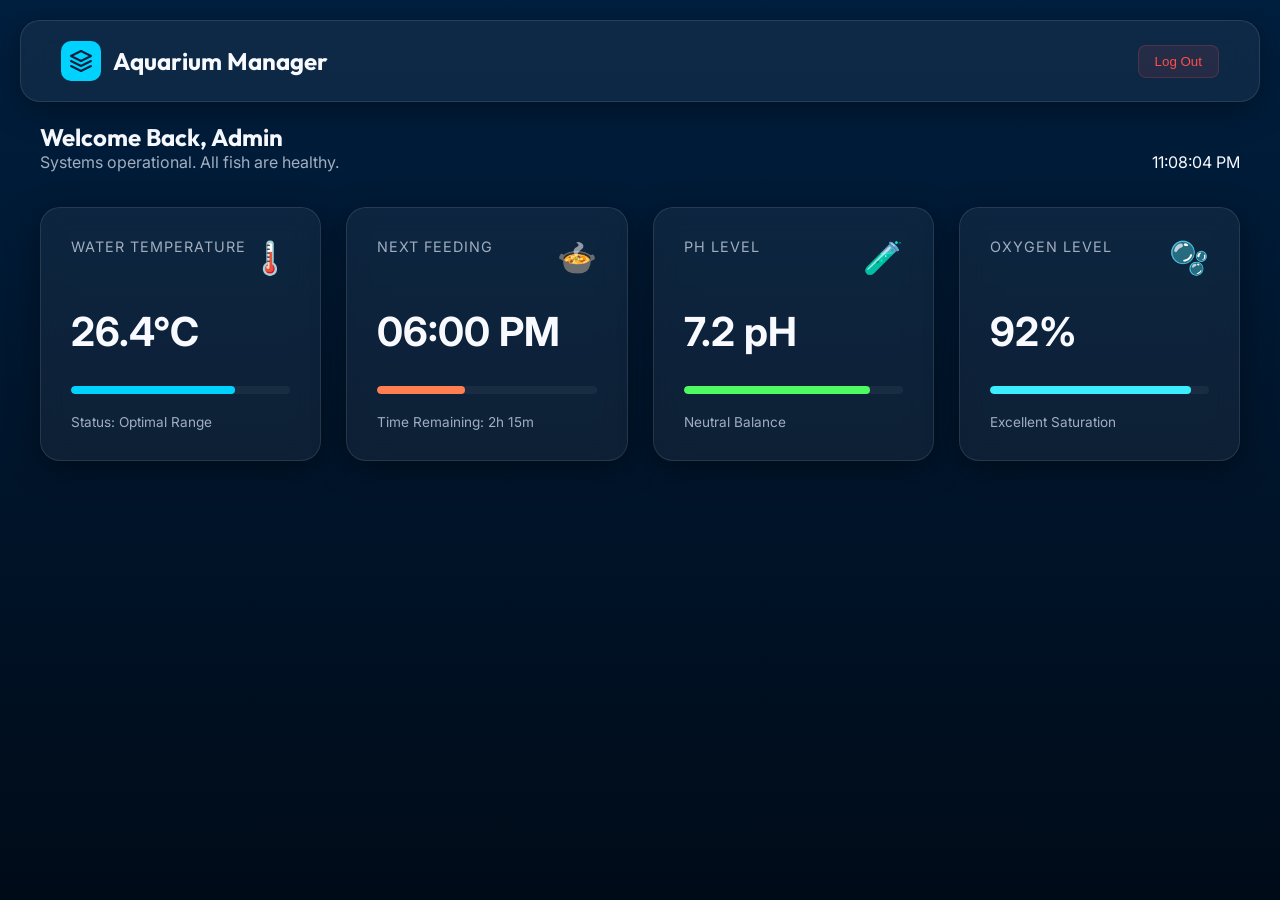
==== dashboard.html @ 5444e17d "Ui of login and dashboard" ====
<!DOCTYPE html>
<html lang="en">
<head>
    <meta charset="UTF-8">
    <meta name="viewport" content="width=device-width, initial-scale=1.0">
    <title>Dashboard - Aquarium Management System</title>
    <meta name="description" content="Monitor your aquarium metrics in real-time.">
    <link rel="stylesheet" href="style.css">
</head>
<body class="dashboard-layout">
    <div class="ocean-bg">
        <div class="bubbles" id="bubbles-container"></div>
    </div>

    <nav class="navbar glass">
        <div class="logo">
            <div class="logo-icon">
                <svg width="24" height="24" viewBox="0 0 24 24" fill="none" stroke="currentColor" stroke-width="2" stroke-linecap="round" stroke-linejoin="round" style="color: #001f3f;">
                    <path d="M12 2L2 7l10 5 10-5-10-5zM2 17l10 5 10-5M2 12l10 5 10-5"></path>
                </svg>
            </div>
            <span class="logo-text">Aquarium Manager</span>
        </div>
        <button class="logout-btn" id="logout-btn">Log Out</button>
    </nav>

    <main class="main-content">
        <div class="welcome-section">
            <div class="welcome-info">
                <div>
                    <h2>Welcome Back, Admin</h2>
                    <p style="color: var(--text-muted);">Systems operational. All fish are healthy.</p>
                </div>
                <div class="live-clock" id="live-clock">21:45:12</div>
            </div>
        </div>

        <!-- Metric Cards -->
        <div class="metric-card glass" style="animation-delay: 0.1s;">
            <div class="metric-header">
                <span class="metric-title">Water Temperature</span>
                <span class="metric-icon">🌡️</span>
            </div>
            <div class="metric-value">26.4°C</div>
            <div class="progress-container">
                <div class="progress-bar" style="width: 75%;"></div>
            </div>
            <div class="metric-footer">Status: Optimal Range</div>
        </div>

        <div class="metric-card glass" style="animation-delay: 0.2s;">
            <div class="metric-header">
                <span class="metric-title">Next Feeding</span>
                <span class="metric-icon">🍲</span>
            </div>
            <div class="metric-value">06:00 PM</div>
            <div class="progress-container">
                <div class="progress-bar" style="width: 40%; background: var(--secondary-main);"></div>
            </div>
            <div class="metric-footer">Time Remaining: 2h 15m</div>
        </div>

        <div class="metric-card glass" style="animation-delay: 0.3s;">
            <div class="metric-header">
                <span class="metric-title">pH Level</span>
                <span class="metric-icon">🧪</span>
            </div>
            <div class="metric-value">7.2 pH</div>
            <div class="progress-container">
                <div class="progress-bar" style="width: 85%; background: #4dfa62;"></div>
            </div>
            <div class="metric-footer">Neutral Balance</div>
        </div>

        <div class="metric-card glass" style="animation-delay: 0.4s;">
            <div class="metric-header">
                <span class="metric-title">Oxygen Level</span>
                <span class="metric-icon">🫧</span>
            </div>
            <div class="metric-value">92%</div>
            <div class="progress-container">
                <div class="progress-bar" style="width: 92%; background: var(--accent);"></div>
            </div>
            <div class="metric-footer">Excellent Saturation</div>
        </div>
    </main>

    <script src="script.js"></script>
</body>
</html>
---- style.css ----
@import url('https://fonts.googleapis.com/css2?family=Outfit:wght@300;400;600;700&family=Inter:wght@300;400;500;600&display=swap');

:root {
    --primary-main: #00d2ff;
    --primary-dark: #001f3f;
    --secondary-main: #ff7f50;
    --accent: #3aedff;
    --bg-dark: #000b18;
    --text-light: #f8faff;
    --text-muted: #a0aec0;
    --glass-bg: rgba(255, 255, 255, 0.05);
    --glass-border: rgba(255, 255, 255, 0.1);
    --glass-shadow: 0 8px 32px 0 rgba(0, 0, 0, 0.37);
    --card-blur: 12px;
}

* {
    margin: 0;
    padding: 0;
    box-sizing: border-box;
}

body {
    font-family: 'Inter', sans-serif;
    background: var(--bg-dark);
    color: var(--text-light);
    min-height: 100vh;
    overflow-x: hidden;
}

h1, h2, h3, .logo-text {
    font-family: 'Outfit', sans-serif;
}

/* Glassmorphism Utility */
.glass {
    background: var(--glass-bg);
    backdrop-filter: blur(var(--card-blur));
    -webkit-backdrop-filter: blur(var(--card-blur));
    border: 1px solid var(--glass-border);
    box-shadow: var(--glass-shadow);
    border-radius: 20px;
}

/* Animations */
@keyframes fadeIn {
    from { opacity: 0; transform: translateY(20px); }
    to { opacity: 1; transform: translateY(0); }
}

@keyframes bubbleUp {
    0% { transform: translateY(100vh) scale(1); opacity: 0; }
    50% { opacity: 0.5; }
    100% { transform: translateY(-10vh) scale(1.5); opacity: 0; }
}

@keyframes float {
    0%, 100% { transform: translateY(0); }
    50% { transform: translateY(-10px); }
}

@keyframes shake {
    0%, 100% { transform: translateX(0); }
    25% { transform: translateX(-10px); }
    75% { transform: translateX(10px); }
}

/* Background Animation */
.ocean-bg {
    position: fixed;
    top: 0;
    left: 0;
    width: 100%;
    height: 100%;
    z-index: -1;
    background: linear-gradient(180deg, #001f3f 0%, #000b18 100%);
    overflow: hidden;
}

.login-bg-image {
    position: absolute;
    top: 0;
    left: 0;
    width: 100%;
    height: 100%;
    object-fit: cover;
    opacity: 0.4;
    filter: brightness(0.7);
}

.bubbles {
    position: absolute;
    width: 100%;
    height: 100%;
    top: 0;
    left: 0;
}

.bubble {
    position: absolute;
    bottom: -100px;
    background: rgba(255, 255, 255, 0.1);
    border: 1px solid rgba(255, 255, 255, 0.2);
    border-radius: 50%;
    animation: bubbleUp linear infinite;
}

/* Login Page Specifics */
.login-container {
    display: flex;
    justify-content: center;
    align-items: center;
    height: 100vh;
    padding: 20px;
}

.login-card {
    width: 100%;
    max-width: 400px;
    padding: 40px;
    animation: fadeIn 0.8s ease-out;
}

.login-header {
    text-align: center;
    margin-bottom: 30px;
}

.login-header h1 {
    font-size: 2rem;
    margin-bottom: 8px;
    background: linear-gradient(to right, #fff, var(--primary-main));
    -webkit-background-clip: text;
    -webkit-text-fill-color: transparent;
}

.login-header p {
    color: var(--text-muted);
}

.form-group {
    margin-bottom: 20px;
}

.form-group label {
    display: block;
    margin-bottom: 8px;
    font-size: 0.9rem;
    color: var(--text-muted);
}

.input-wrapper {
    position: relative;
    display: flex;
    align-items: center;
}

input {
    width: 100%;
    padding: 12px 16px;
    background: rgba(255, 255, 255, 0.05);
    border: 1px solid var(--glass-border);
    border-radius: 12px;
    color: #fff;
    font-size: 1rem;
    transition: all 0.3s ease;
    outline: none;
}

input:focus {
    border-color: var(--primary-main);
    background: rgba(255, 255, 255, 0.1);
    box-shadow: 0 0 0 4px rgba(0, 210, 255, 0.1);
}

.btn {
    width: 100%;
    padding: 14px;
    border: none;
    border-radius: 12px;
    font-size: 1rem;
    font-weight: 600;
    cursor: pointer;
    transition: all 0.3s ease;
    display: flex;
    justify-content: center;
    align-items: center;
    gap: 10px;
}

.btn-primary {
    background: linear-gradient(135deg, var(--primary-main), #00a2ff);
    color: #001f3f;
}

.btn-primary:hover {
    transform: translateY(-2px);
    box-shadow: 0 10px 20px rgba(0, 210, 255, 0.3);
}

.btn-primary:active {
    transform: translateY(0);
}

#error-message {
    color: #ff4d4d;
    font-size: 0.85rem;
    margin-top: 15px;
    text-align: center;
    height: 20px;
    opacity: 0;
    transition: opacity 0.3s ease;
}

.shake {
    animation: shake 0.5s ease-in-out;
}

/* Dashboard Specifics */
.dashboard-layout {
    display: flex;
    flex-direction: column;
    min-height: 100vh;
}

.navbar {
    padding: 20px 40px;
    display: flex;
    justify-content: space-between;
    align-items: center;
    margin: 20px;
}

.logo {
    display: flex;
    align-items: center;
    gap: 12px;
}

.logo-icon {
    width: 40px;
    height: 40px;
    background: var(--primary-main);
    border-radius: 10px;
    display: flex;
    align-items: center;
    justify-content: center;
}

.logo-text {
    font-size: 1.5rem;
    font-weight: 700;
}

.logout-btn {
    padding: 8px 16px;
    background: rgba(255, 77, 77, 0.1);
    color: #ff4d4d;
    border: 1px solid rgba(255, 77, 77, 0.2);
    border-radius: 8px;
    cursor: pointer;
    font-weight: 500;
    transition: all 0.3s ease;
}

.logout-btn:hover {
    background: #ff4d4d;
    color: white;
}

.main-content {
    padding: 0 40px 40px 40px;
    display: grid;
    grid-template-columns: repeat(auto-fit, minmax(280px, 1fr));
    gap: 25px;
}

.welcome-section {
    grid-column: 1 / -1;
    margin-bottom: 10px;
}

.welcome-info {
    display: flex;
    justify-content: space-between;
    align-items: flex-end;
}

.live-time {
    font-size: 1.2rem;
    color: var(--primary-main);
    font-weight: 600;
}

.metric-card {
    padding: 30px;
    display: flex;
    flex-direction: column;
    gap: 20px;
    transition: all 0.4s cubic-bezier(0.175, 0.885, 0.32, 1.275);
    animation: fadeIn 0.6s ease-out backwards;
}

.metric-card:hover {
    transform: translateY(-8px);
    background: rgba(255, 255, 255, 0.08);
    border-color: var(--primary-main);
}

.metric-header {
    display: flex;
    justify-content: space-between;
    align-items: flex-start;
}

.metric-icon {
    font-size: 2rem;
}

.metric-title {
    color: var(--text-muted);
    font-size: 0.9rem;
    text-transform: uppercase;
    letter-spacing: 1px;
}

.metric-value {
    font-size: 2.5rem;
    font-weight: 700;
    margin: 10px 0;
}

.progress-container {
    width: 100%;
    height: 8px;
    background: rgba(255, 255, 255, 0.05);
    border-radius: 10px;
    overflow: hidden;
    position: relative;
}

.progress-bar {
    height: 100%;
    background: var(--primary-main);
    border-radius: 10px;
    width: 0;
    transition: width 1.5s cubic-bezier(0.1, 0, 0.2, 1);
}

.metric-footer {
    font-size: 0.85rem;
    color: var(--text-muted);
}

/* Loading Animation */
.loader {
    width: 20px;
    height: 20px;
    border: 3px solid rgba(255, 255, 255, 0.3);
    border-top: 3px solid #fff;
    border-radius: 50%;
    animation: spin 0.8s linear infinite;
    display: none;
}

@keyframes spin {
    to { transform: rotate(360deg); }
}

@media (max-width: 768px) {
    .navbar {
        padding: 15px;
        margin: 10px;
    }
    .main-content {
        padding: 15px;
    }
    .welcome-info {
        flex-direction: column;
        align-items: flex-start;
        gap: 10px;
    }
}
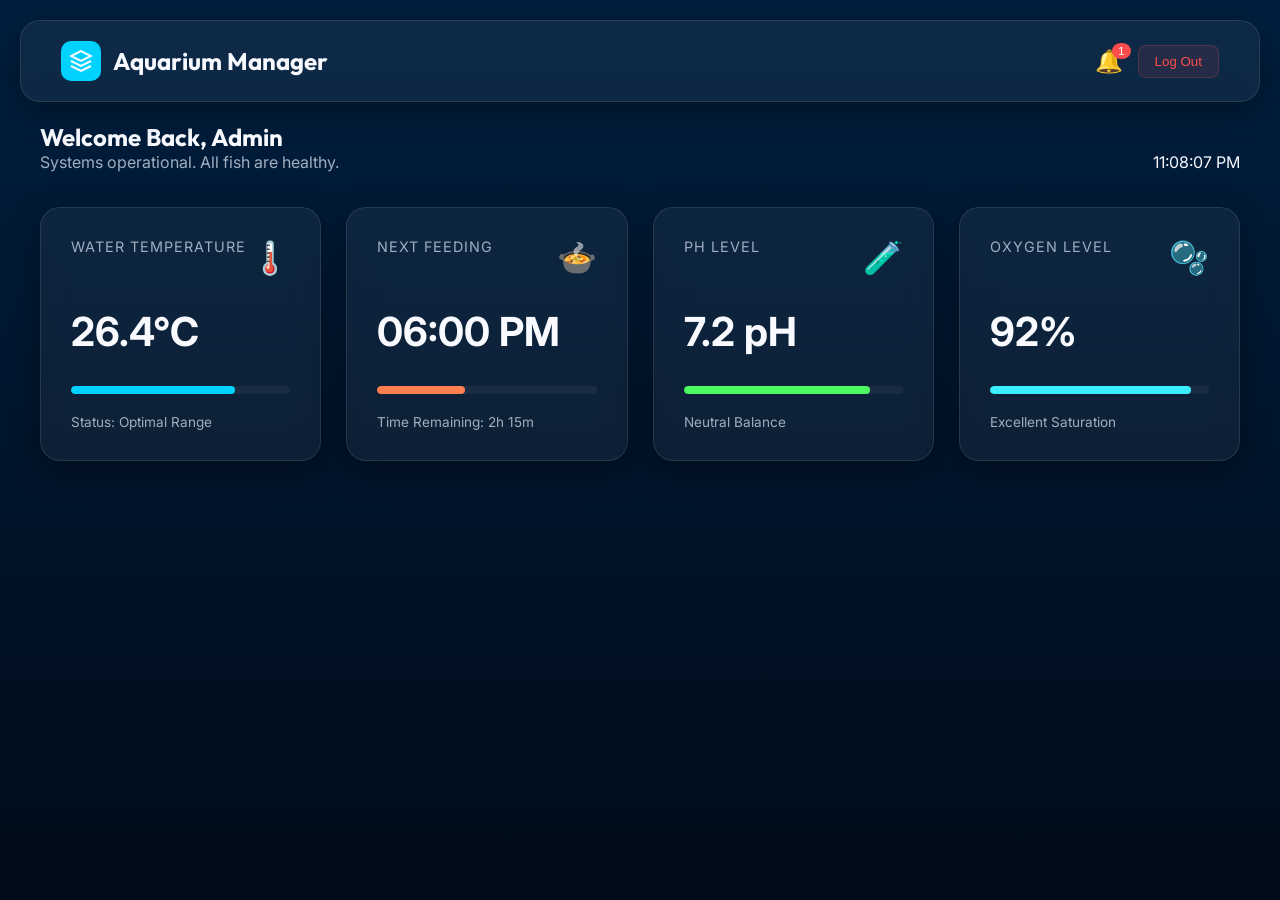
==== commit ca304aa8: "notification button to show the notification of next feed and oxygen level" ====
--- a/dashboard.html
+++ b/dashboard.html
@@ -12,17 +12,35 @@
         <div class="bubbles" id="bubbles-container"></div>
     </div>
 
-    <nav class="navbar glass">
-        <div class="logo">
-            <div class="logo-icon">
-                <svg width="24" height="24" viewBox="0 0 24 24" fill="none" stroke="currentColor" stroke-width="2" stroke-linecap="round" stroke-linejoin="round" style="color: #001f3f;">
-                    <path d="M12 2L2 7l10 5 10-5-10-5zM2 17l10 5 10-5M2 12l10 5 10-5"></path>
-                </svg>
+    <!-- NAVBAR (UPDATED) -->
+<nav class="navbar glass">
+    <div class="logo">
+        <div class="logo-icon">
+            <svg width="24" height="24" viewBox="0 0 24 24" fill="none" stroke="currentColor" stroke-width="2">
+                <path d="M12 2L2 7l10 5 10-5-10-5zM2 17l10 5 10-5M2 12l10 5 10-5"></path>
+            </svg>
+        </div>
+        <span class="logo-text">Aquarium Manager</span>
+    </div>
+
+    <div class="nav-actions">
+        <!-- 🔔 Notification Bell -->
+        <div class="notification-container">
+            <button class="notification-btn" id="notification-btn">
+                🔔
+                <span class="notification-badge" id="notification-count">0</span>
+            </button>
+
+            <!-- Dropdown -->
+            <div class="notification-dropdown glass" id="notification-dropdown">
+                <h4>Notifications</h4>
+                <ul id="notification-list"></ul>
             </div>
-            <span class="logo-text">Aquarium Manager</span>
         </div>
+
         <button class="logout-btn" id="logout-btn">Log Out</button>
-    </nav>
+    </div>
+</nav>
 
     <main class="main-content">
         <div class="welcome-section">
--- a/style.css
+++ b/style.css
@@ -323,7 +323,63 @@
     text-transform: uppercase;
     letter-spacing: 1px;
 }
-
+.nav-actions {
+    display: flex;
+    align-items: center;
+    gap: 15px;
+}
+
+.notification-container {
+    position: relative;
+}
+
+.notification-btn {
+    background: transparent;
+    border: none;
+    font-size: 1.4rem;
+    cursor: pointer;
+    position: relative;
+    color: var(--text-light);
+}
+
+.notification-badge {
+    position: absolute;
+    top: -5px;
+    right: -8px;
+    background: #ff4d4d;
+    color: white;
+    font-size: 0.7rem;
+    padding: 2px 6px;
+    border-radius: 50%;
+}
+
+.notification-dropdown {
+    position: absolute;
+    top: 45px;
+    right: 0;
+    width: 260px;
+    padding: 15px;
+    display: none;
+    flex-direction: column;
+    gap: 10px;
+    z-index: 100;
+}
+
+.notification-dropdown h4 {
+    margin-bottom: 10px;
+}
+
+.notification-dropdown ul {
+    list-style: none;
+    max-height: 200px;
+    overflow-y: auto;
+}
+
+.notification-dropdown li {
+    padding: 8px;
+    border-bottom: 1px solid var(--glass-border);
+    font-size: 0.85rem;
+}
 .metric-value {
     font-size: 2.5rem;
     font-weight: 700;
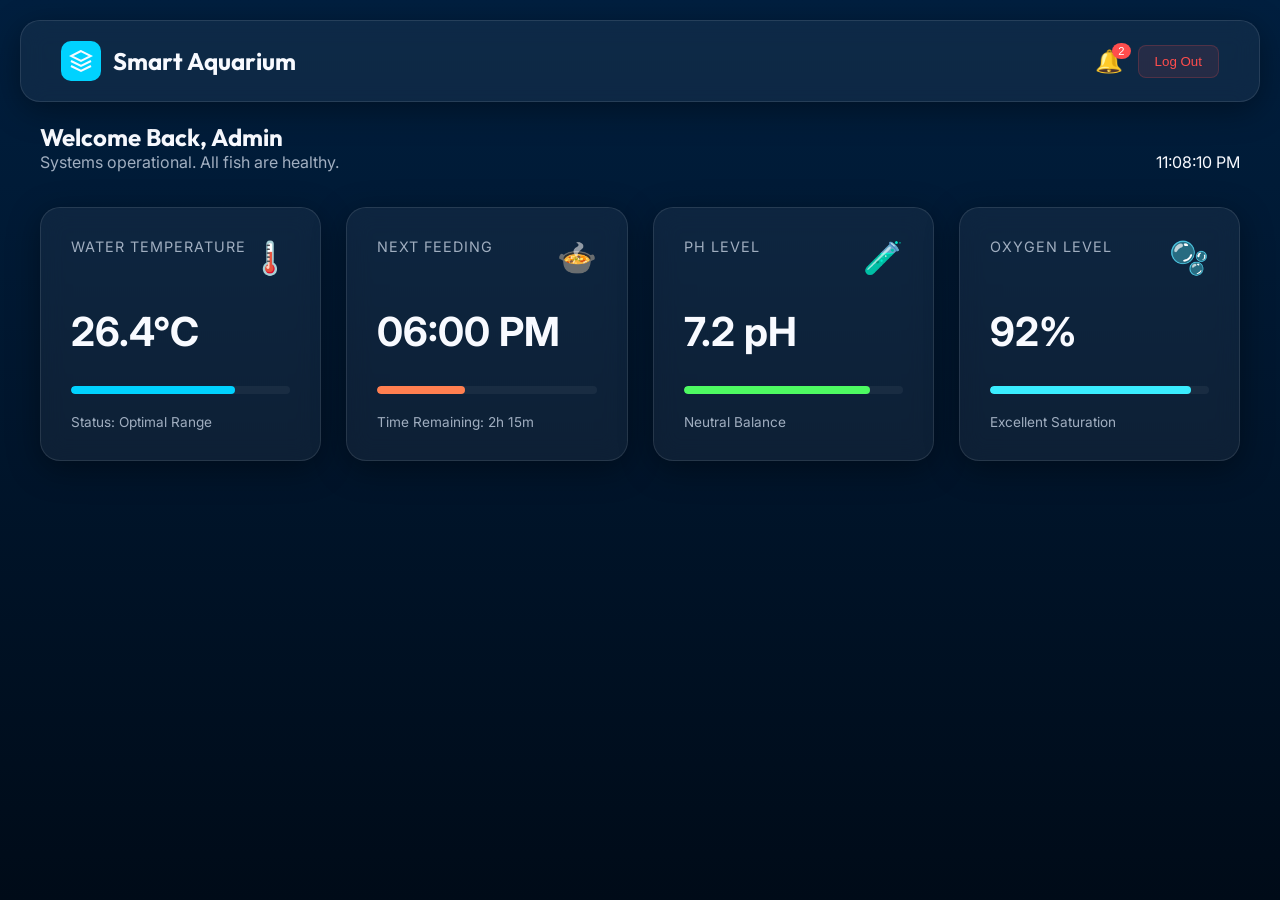
==== commit 5f441368: "notification sound alert" ====
--- a/dashboard.html
+++ b/dashboard.html
@@ -20,7 +20,7 @@
                 <path d="M12 2L2 7l10 5 10-5-10-5zM2 17l10 5 10-5M2 12l10 5 10-5"></path>
             </svg>
         </div>
-        <span class="logo-text">Aquarium Manager</span>
+        <span class="logo-text">Smart Aquarium </span>
     </div>
 
     <div class="nav-actions">
@@ -104,5 +104,8 @@
     </main>
 
     <script src="script.js"></script>
+    <audio id="alert-sound" preload="auto">
+    <source src="https://assets.mixkit.co/active_storage/sfx/2869/2869-preview.mp3" type="audio/mpeg">
+</audio>
 </body>
 </html>
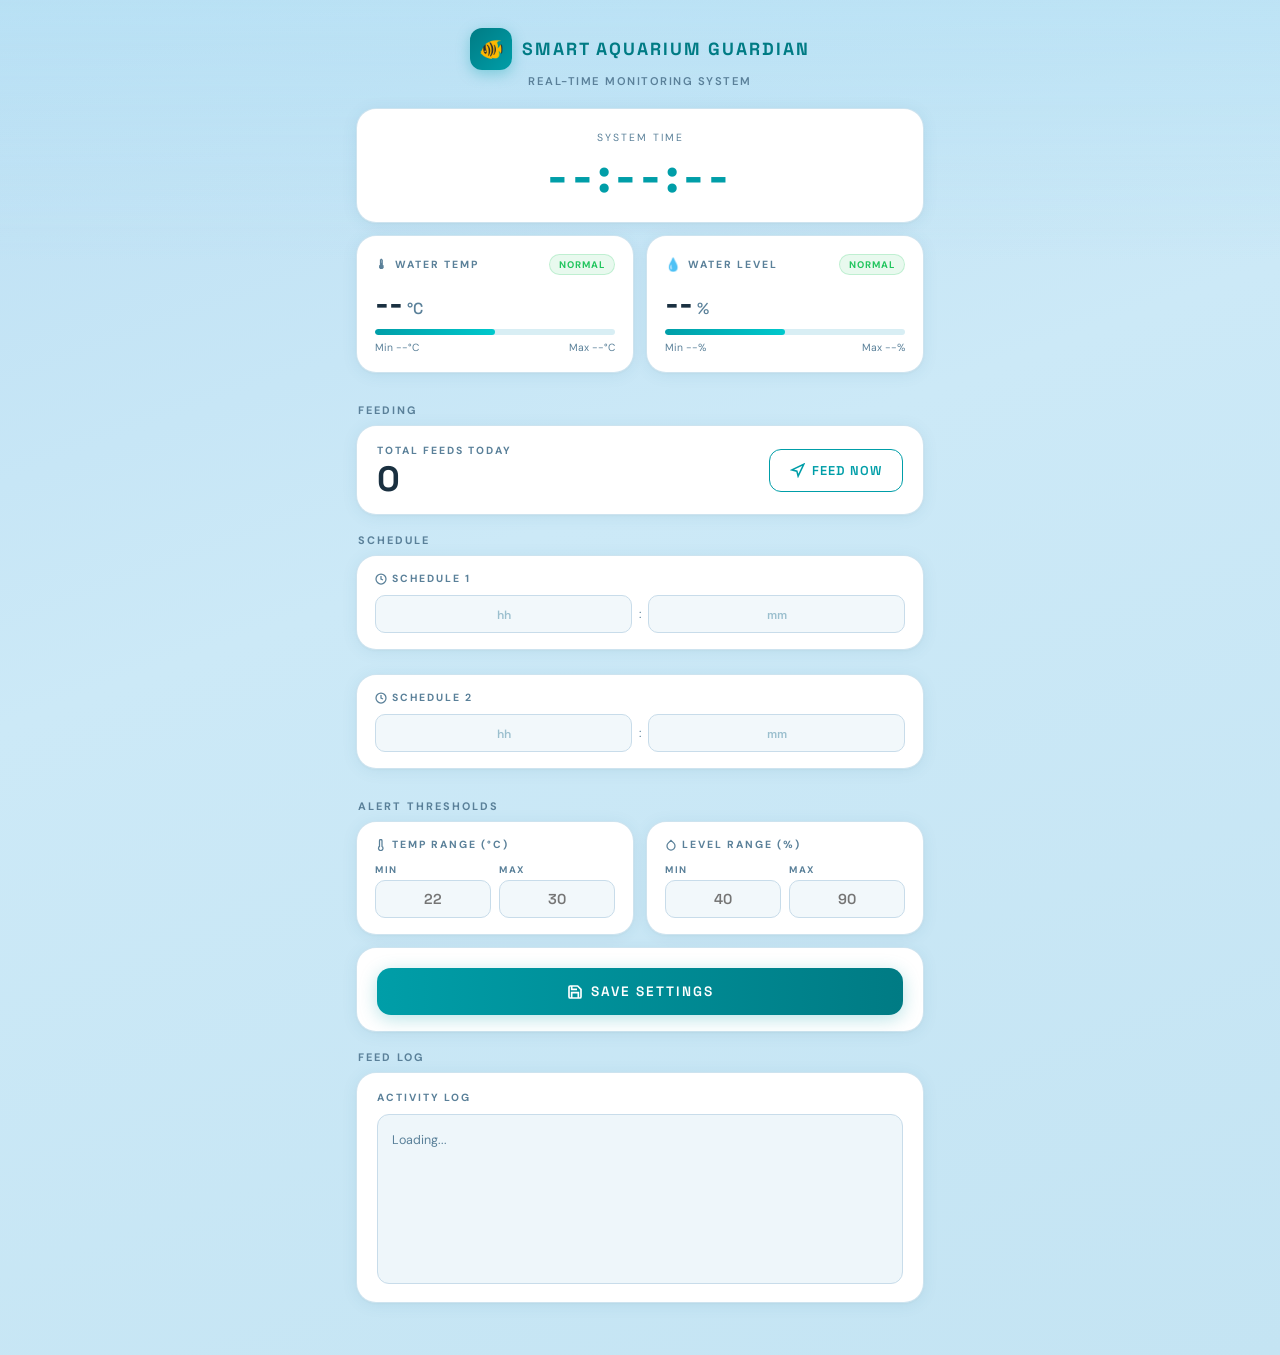
==== commit 9e27686b: "dashboard UI chnaged" ====
--- a/dashboard.html
+++ b/dashboard.html
@@ -1,111 +1,160 @@
 <!DOCTYPE html>
 <html lang="en">
 <head>
-    <meta charset="UTF-8">
-    <meta name="viewport" content="width=device-width, initial-scale=1.0">
-    <title>Dashboard - Aquarium Management System</title>
-    <meta name="description" content="Monitor your aquarium metrics in real-time.">
-    <link rel="stylesheet" href="style.css">
+  <meta charset="UTF-8">
+  <meta name="viewport" content="width=device-width,initial-scale=1">
+  <title>Dashboard - Smart Aquarium Guardian</title>
+  <link href="https://fonts.googleapis.com/css2?family=DM+Sans:wght@300;400;500;600&family=Space+Grotesk:wght@400;500;600;700&display=swap" rel="stylesheet">
+  <link rel="stylesheet" href="style.css">
 </head>
-<body class="dashboard-layout">
-    <div class="ocean-bg">
-        <div class="bubbles" id="bubbles-container"></div>
+<body class="dashboard-page">
+
+  <div class="header">
+    <div class="logo-row">
+      <div class="logo-icon">🐠</div>
+      <h1>Smart Aquarium Guardian</h1>
+    </div>
+    <div class="sub">Real-time Monitoring System</div>
+  </div>
+
+  <div class="wrapper">
+    <!-- Alert Banner -->
+    <div id="alertBanner">⚠ Alert: <span id="alertMsg"></span></div>
+
+    <!-- Time -->
+    <div class="card time-card">
+      <div class="time-sublabel">System Time</div>
+      <div class="time-big" id="rtc">--:--:--</div>
     </div>
 
-    <!-- NAVBAR (UPDATED) -->
-<nav class="navbar glass">
-    <div class="logo">
-        <div class="logo-icon">
-            <svg width="24" height="24" viewBox="0 0 24 24" fill="none" stroke="currentColor" stroke-width="2">
-                <path d="M12 2L2 7l10 5 10-5-10-5zM2 17l10 5 10-5M2 12l10 5 10-5"></path>
-            </svg>
+    <!-- Sensors -->
+    <div class="sensor-grid">
+      <!-- Temperature -->
+      <div class="card sensor-card" id="tempCard">
+        <div class="sensor-header">
+          <div class="sensor-name"><span class="sensor-icon">🌡</span> Water Temp</div>
+          <div class="status-pill" id="tempPill">NORMAL</div>
         </div>
-        <span class="logo-text">Smart Aquarium </span>
+        <div class="sensor-value" id="tempVal">--<span class="unit"> °C</span></div>
+        <div class="bar-wrap"><div class="bar" id="tempBar" style="width:50%"></div></div>
+        <div class="range-row">
+          <span id="tempMin">Min --°C</span>
+          <span id="tempMax">Max --°C</span>
+        </div>
+      </div>
+
+      <!-- Water Level -->
+      <div class="card sensor-card" id="levelCard">
+        <div class="sensor-header">
+          <div class="sensor-name"><span class="sensor-icon">💧</span> Water Level</div>
+          <div class="status-pill" id="levelPill">NORMAL</div>
+        </div>
+        <div class="sensor-value" id="levelVal">--<span class="unit"> %</span></div>
+        <div class="bar-wrap"><div class="bar" id="levelBar" style="width:50%"></div></div>
+        <div class="range-row">
+          <span id="levelMin">Min --%</span>
+          <span id="levelMax">Max --%</span>
+        </div>
+      </div>
     </div>
 
-    <div class="nav-actions">
-        <!-- 🔔 Notification Bell -->
-        <div class="notification-container">
-            <button class="notification-btn" id="notification-btn">
-                🔔
-                <span class="notification-badge" id="notification-count">0</span>
-            </button>
+    <!-- Feeding -->
+    <div class="section-label">Feeding</div>
+    <div class="card feed-card">
+      <div class="feed-row">
+        <div class="feed-info">
+          <div class="feed-label">Total Feeds Today</div>
+          <div class="feed-count" id="count">0</div>
+        </div>
+        <button class="feed-btn" onclick="feed()">
+          <svg width="15" height="15" viewBox="0 0 24 24" fill="none" stroke="currentColor" stroke-width="2.5"><path d="M3 11l19-9-9 19-2-8-8-2z"/></svg>
+          Feed Now
+        </button>
+      </div>
+    </div>
 
-            <!-- Dropdown -->
-            <div class="notification-dropdown glass" id="notification-dropdown">
-                <h4>Notifications</h4>
-                <ul id="notification-list"></ul>
-            </div>
+    <!-- Schedule -->
+    <div class="section-label">Schedule</div>
+    <div class="sched-grid">
+      <div class="card sched-card">
+        <div class="sched-label">
+          <svg width="12" height="12" viewBox="0 0 24 24" fill="none" stroke="currentColor" stroke-width="2.5"><circle cx="12" cy="12" r="10"/><polyline points="12 6 12 12 16 14"/></svg>
+          Schedule 1
         </div>
+        <div class="time-inputs">
+        <input class="time-field" id="h1" placeholder="hh" maxlength="2">
+        <span class="time-sep">:</span>
+        <input class="time-field" id="m1" placeholder="mm" maxlength="2">
+      </div>
+      </div>
+      <div class="card sched-card">
+        <div class="sched-label">
+          <svg width="12" height="12" viewBox="0 0 24 24" fill="none" stroke="currentColor" stroke-width="2.5"><circle cx="12" cy="12" r="10"/><polyline points="12 6 12 12 16 14"/></svg>
+          Schedule 2
+        </div>
+        <div class="time-inputs">
+        <input class="time-field" id="h2" placeholder="hh" maxlength="2">
+        <span class="time-sep">:</span>
+        <input class="time-field" id="m2" placeholder="mm" maxlength="2">
+      </div>
+      </div>
+    </div>
 
-        <button class="logout-btn" id="logout-btn">Log Out</button>
+    <!-- Alert Thresholds -->
+    <div class="section-label">Alert Thresholds</div>
+    <div class="thresh-grid">
+      <div class="card thresh-card">
+        <div class="thresh-title">
+          <svg width="12" height="12" viewBox="0 0 24 24" fill="none" stroke="currentColor" stroke-width="2.5"><path d="M14 14.76V3.5a2.5 2.5 0 0 0-5 0v11.26a4.5 4.5 0 1 0 5 0z"/></svg>
+          Temp Range (°C)
+        </div>
+        <div class="minmax-row">
+          <div class="input-group">
+            <span class="lbl">Min</span>
+            <input class="thresh-field" id="minT" placeholder="22">
+          </div>
+          <div class="input-group">
+            <span class="lbl">Max</span>
+            <input class="thresh-field" id="maxT" placeholder="30">
+          </div>
+        </div>
+      </div>
+      <div class="card thresh-card">
+        <div class="thresh-title">
+          <svg width="12" height="12" viewBox="0 0 24 24" fill="none" stroke="currentColor" stroke-width="2.5"><path d="M12 2.69l5.66 5.66a8 8 0 1 1-11.31 0z"/></svg>
+          Level Range (%)
+        </div>
+        <div class="minmax-row">
+          <div class="input-group">
+            <span class="lbl">Min</span>
+            <input class="thresh-field" id="minL" placeholder="40">
+          </div>
+          <div class="input-group">
+            <span class="lbl">Max</span>
+            <input class="thresh-field" id="maxL" placeholder="90">
+          </div>
+        </div>
+      </div>
     </div>
-</nav>
 
-    <main class="main-content">
-        <div class="welcome-section">
-            <div class="welcome-info">
-                <div>
-                    <h2>Welcome Back, Admin</h2>
-                    <p style="color: var(--text-muted);">Systems operational. All fish are healthy.</p>
-                </div>
-                <div class="live-clock" id="live-clock">21:45:12</div>
-            </div>
-        </div>
+    <div class="card" style="padding:16px 20px;margin-bottom:12px;">
+      <button class="save-btn" onclick="save()">
+        <svg width="16" height="16" viewBox="0 0 24 24" fill="none" stroke="currentColor" stroke-width="2.5"><path d="M19 21H5a2 2 0 0 1-2-2V5a2 2 0 0 1 2-2h11l5 5v11a2 2 0 0 1-2 2z"/><polyline points="17 21 17 13 7 13 7 21"/><polyline points="7 3 7 8 15 8"/></svg>
+        Save Settings
+      </button>
+    </div>
 
-        <!-- Metric Cards -->
-        <div class="metric-card glass" style="animation-delay: 0.1s;">
-            <div class="metric-header">
-                <span class="metric-title">Water Temperature</span>
-                <span class="metric-icon">🌡️</span>
-            </div>
-            <div class="metric-value">26.4°C</div>
-            <div class="progress-container">
-                <div class="progress-bar" style="width: 75%;"></div>
-            </div>
-            <div class="metric-footer">Status: Optimal Range</div>
-        </div>
+    <!-- Feed Log -->
+    <div class="section-label">Feed Log</div>
+    <div class="card log-card">
+      <div class="log-label">Activity Log</div>
+      <div class="log-box" id="logs">Loading...</div>
+    </div>
 
-        <div class="metric-card glass" style="animation-delay: 0.2s;">
-            <div class="metric-header">
-                <span class="metric-title">Next Feeding</span>
-                <span class="metric-icon">🍲</span>
-            </div>
-            <div class="metric-value">06:00 PM</div>
-            <div class="progress-container">
-                <div class="progress-bar" style="width: 40%; background: var(--secondary-main);"></div>
-            </div>
-            <div class="metric-footer">Time Remaining: 2h 15m</div>
-        </div>
+  </div><!-- /wrapper -->
 
-        <div class="metric-card glass" style="animation-delay: 0.3s;">
-            <div class="metric-header">
-                <span class="metric-title">pH Level</span>
-                <span class="metric-icon">🧪</span>
-            </div>
-            <div class="metric-value">7.2 pH</div>
-            <div class="progress-container">
-                <div class="progress-bar" style="width: 85%; background: #4dfa62;"></div>
-            </div>
-            <div class="metric-footer">Neutral Balance</div>
-        </div>
+  <div id="toast"><div class="toast-dot"></div><span id="toastMsg">Saved</span></div>
 
-        <div class="metric-card glass" style="animation-delay: 0.4s;">
-            <div class="metric-header">
-                <span class="metric-title">Oxygen Level</span>
-                <span class="metric-icon">🫧</span>
-            </div>
-            <div class="metric-value">92%</div>
-            <div class="progress-container">
-                <div class="progress-bar" style="width: 92%; background: var(--accent);"></div>
-            </div>
-            <div class="metric-footer">Excellent Saturation</div>
-        </div>
-    </main>
-
-    <script src="script.js"></script>
-    <audio id="alert-sound" preload="auto">
-    <source src="https://assets.mixkit.co/active_storage/sfx/2869/2869-preview.mp3" type="audio/mpeg">
-</audio>
+  <script src="script.js"></script>
 </body>
-</html>
+</html>
--- a/style.css
+++ b/style.css
@@ -1,439 +1,754 @@
-@import url('https://fonts.googleapis.com/css2?family=Outfit:wght@300;400;600;700&family=Inter:wght@300;400;500;600&display=swap');
-
 :root {
-    --primary-main: #00d2ff;
-    --primary-dark: #001f3f;
-    --secondary-main: #ff7f50;
-    --accent: #3aedff;
-    --bg-dark: #000b18;
-    --text-light: #f8faff;
-    --text-muted: #a0aec0;
-    --glass-bg: rgba(255, 255, 255, 0.05);
-    --glass-border: rgba(255, 255, 255, 0.1);
-    --glass-shadow: 0 8px 32px 0 rgba(0, 0, 0, 0.37);
-    --card-blur: 12px;
+  --teal: #009EA8;
+  --teal-dark: #007B84;
+  --teal-light: #C8EEF2;
+  --purple: #9B5DE5;
+  --gradient: linear-gradient(135deg, #00D4D4, #9B5DE5);
+  --bg-login: linear-gradient(160deg, #C2E4F4 0%, #D8EEF8 50%, #C8E6F5 100%);
+  --bg-dashboard: linear-gradient(160deg, #BDE0F4 0%, #CCE9F7 40%, #C4E4F3 100%);
+  --card: #ffffff;
+  --text: #1A3040;
+  --muted: #5A8099;
+  --border: #B8D8E8;
+  --danger: #F05252;
+  --warn: #F59E0B;
+  --ok: #22C55E;
 }
 
 * {
-    margin: 0;
-    padding: 0;
-    box-sizing: border-box;
+  margin: 0;
+  padding: 0;
+  box-sizing: border-box;
+  -webkit-tap-highlight-color: transparent;
 }
 
 body {
-    font-family: 'Inter', sans-serif;
-    background: var(--bg-dark);
-    color: var(--text-light);
-    min-height: 100vh;
-    overflow-x: hidden;
-}
-
-h1, h2, h3, .logo-text {
-    font-family: 'Outfit', sans-serif;
-}
-
-/* Glassmorphism Utility */
-.glass {
-    background: var(--glass-bg);
-    backdrop-filter: blur(var(--card-blur));
-    -webkit-backdrop-filter: blur(var(--card-blur));
-    border: 1px solid var(--glass-border);
-    box-shadow: var(--glass-shadow);
-    border-radius: 20px;
-}
-
-/* Animations */
-@keyframes fadeIn {
-    from { opacity: 0; transform: translateY(20px); }
-    to { opacity: 1; transform: translateY(0); }
-}
-
-@keyframes bubbleUp {
-    0% { transform: translateY(100vh) scale(1); opacity: 0; }
-    50% { opacity: 0.5; }
-    100% { transform: translateY(-10vh) scale(1.5); opacity: 0; }
-}
-
-@keyframes float {
-    0%, 100% { transform: translateY(0); }
-    50% { transform: translateY(-10px); }
-}
-
-@keyframes shake {
-    0%, 100% { transform: translateX(0); }
-    25% { transform: translateX(-10px); }
-    75% { transform: translateX(10px); }
-}
-
-/* Background Animation */
-.ocean-bg {
-    position: fixed;
-    top: 0;
-    left: 0;
-    width: 100%;
-    height: 100%;
-    z-index: -1;
-    background: linear-gradient(180deg, #001f3f 0%, #000b18 100%);
-    overflow: hidden;
-}
-
-.login-bg-image {
-    position: absolute;
-    top: 0;
-    left: 0;
-    width: 100%;
-    height: 100%;
-    object-fit: cover;
-    opacity: 0.4;
-    filter: brightness(0.7);
-}
-
-.bubbles {
-    position: absolute;
-    width: 100%;
-    height: 100%;
-    top: 0;
-    left: 0;
-}
-
-.bubble {
-    position: absolute;
-    bottom: -100px;
-    background: rgba(255, 255, 255, 0.1);
-    border: 1px solid rgba(255, 255, 255, 0.2);
-    border-radius: 50%;
-    animation: bubbleUp linear infinite;
-}
-
-/* Login Page Specifics */
-.login-container {
-    display: flex;
-    justify-content: center;
-    align-items: center;
-    height: 100vh;
-    padding: 20px;
-}
-
+  font-family: 'DM Sans', sans-serif;
+  min-height: 100vh;
+  color: var(--text);
+  position: relative;
+}
+
+/* Page Backgrounds */
+body.login-page {
+  background: var(--bg-login);
+  display: flex;
+  flex-direction: column;
+  align-items: center;
+  justify-content: center;
+  padding: 20px;
+  overflow: hidden;
+}
+
+body.dashboard-page {
+  background: var(--bg-dashboard);
+  padding: 0 0 40px;
+}
+
+/* Subtle radial glow */
+.login-page::before {
+  content: '';
+  position: fixed;
+  top: 0; left: 0; right: 0; bottom: 0;
+  background:
+    radial-gradient(ellipse 70% 50% at 50% 0%, rgba(180, 225, 245, 0.6) 0%, transparent 60%),
+    radial-gradient(ellipse 60% 40% at 80% 90%, rgba(155, 93, 229, 0.06) 0%, transparent 60%);
+  pointer-events: none;
+  z-index: 0;
+}
+
+.dashboard-page::before {
+  content: '';
+  position: fixed;
+  top: 0; left: 0; right: 0;
+  height: 260px;
+  background: linear-gradient(180deg, rgba(180, 225, 245, 0.5) 0%, transparent 100%);
+  pointer-events: none;
+  z-index: 0;
+}
+
+/* Typography */
+h1 {
+  font-family: 'Space Grotesk', sans-serif;
+  font-weight: 700;
+}
+
+.login-page h1 {
+  font-size: 1.5rem;
+  color: var(--text);
+  margin-bottom: 4px;
+}
+
+.dashboard-page h1 {
+  font-size: 1.1rem;
+  letter-spacing: 2px;
+  text-transform: uppercase;
+  color: var(--teal-dark);
+}
+
+.sub {
+  text-transform: uppercase;
+  font-weight: 600;
+}
+
+.login-page .sub {
+  font-size: 0.72rem;
+  letter-spacing: 2.5px;
+  color: var(--teal);
+  margin-bottom: 32px;
+}
+
+.dashboard-page .sub {
+  font-size: 0.7rem;
+  letter-spacing: 1.5px;
+  color: var(--muted);
+}
+
+/* Common Card */
+.card {
+  background: var(--card);
+  border-radius: 20px;
+  box-shadow: 0 2px 16px rgba(0, 100, 130, 0.08), 0 1px 3px rgba(0, 0, 0, 0.04);
+  border: 1px solid rgba(184, 216, 232, 0.7);
+  position: relative;
+  z-index: 1;
+}
+
+/* Login Card */
 .login-card {
-    width: 100%;
-    max-width: 400px;
-    padding: 40px;
-    animation: fadeIn 0.8s ease-out;
-}
-
-.login-header {
-    text-align: center;
-    margin-bottom: 30px;
-}
-
-.login-header h1 {
-    font-size: 2rem;
-    margin-bottom: 8px;
-    background: linear-gradient(to right, #fff, var(--primary-main));
-    -webkit-background-clip: text;
-    -webkit-text-fill-color: transparent;
-}
-
-.login-header p {
-    color: var(--text-muted);
-}
-
-.form-group {
-    margin-bottom: 20px;
-}
-
-.form-group label {
-    display: block;
-    margin-bottom: 8px;
-    font-size: 0.9rem;
-    color: var(--text-muted);
-}
-
-.input-wrapper {
-    position: relative;
-    display: flex;
-    align-items: center;
-}
-
-input {
-    width: 100%;
-    padding: 12px 16px;
-    background: rgba(255, 255, 255, 0.05);
-    border: 1px solid var(--glass-border);
-    border-radius: 12px;
-    color: #fff;
-    font-size: 1rem;
-    transition: all 0.3s ease;
-    outline: none;
-}
-
-input:focus {
-    border-color: var(--primary-main);
-    background: rgba(255, 255, 255, 0.1);
-    box-shadow: 0 0 0 4px rgba(0, 210, 255, 0.1);
-}
-
+  padding: 44px 36px 40px;
+  width: 100%;
+  max-width: 380px;
+  border-radius: 24px;
+  box-shadow: 0 8px 40px rgba(0, 120, 150, 0.12), 0 2px 8px rgba(0, 0, 0, 0.05);
+  text-align: center;
+}
+
+/* Dashboard Cards */
+.dashboard-page .card {
+  padding: 20px;
+  margin-bottom: 12px;
+}
+
+.card.alert-card {
+  border-color: rgba(240, 82, 82, 0.3);
+  box-shadow: 0 2px 16px rgba(240, 82, 82, 0.08);
+}
+
+/* Logo */
+.logo {
+  background: linear-gradient(135deg, var(--teal-dark), var(--teal));
+  border-radius: 14px;
+  display: flex;
+  align-items: center;
+  justify-content: center;
+  box-shadow: 0 4px 16px rgba(0, 158, 168, 0.35);
+}
+
+.login-page .logo {
+  width: 60px;
+  height: 60px;
+  margin: 0 auto 18px;
+  font-size: 26px;
+}
+
+.dashboard-page .logo-icon {
+  width: 42px;
+  height: 42px;
+  background: linear-gradient(135deg, var(--teal-dark), var(--teal));
+  border-radius: 12px;
+  display: flex;
+  align-items: center;
+  justify-content: center;
+  font-size: 20px;
+  box-shadow: 0 4px 14px rgba(0, 158, 168, 0.35);
+}
+
+/* Header */
+.header {
+  position: relative;
+  z-index: 1;
+  text-align: center;
+  padding: 28px 20px 20px;
+}
+
+.logo-row {
+  display: flex;
+  align-items: center;
+  justify-content: center;
+  gap: 10px;
+  margin-bottom: 4px;
+}
+
+/* Form Fields */
+.field-wrap {
+  text-align: left;
+  margin-bottom: 14px;
+}
+
+.field-label {
+  font-size: 0.7rem;
+  font-weight: 600;
+  letter-spacing: 1.5px;
+  text-transform: uppercase;
+  color: var(--muted);
+  margin-bottom: 6px;
+  display: flex;
+  align-items: center;
+  gap: 6px;
+}
+
+.field-label svg {
+  opacity: 0.6;
+}
+
+.field {
+  width: 100%;
+  padding: 13px 16px;
+  background: #F4F9FB;
+  border: 1.5px solid #CCDDE6;
+  border-radius: 10px;
+  color: var(--text);
+  font-family: 'DM Sans', sans-serif;
+  font-size: 0.95rem;
+  outline: none;
+  transition: border 0.25s, box-shadow 0.25s, background 0.25s;
+}
+
+.field:focus {
+  border-color: var(--teal);
+  background: #fff;
+  box-shadow: 0 0 0 3px rgba(0, 158, 168, 0.12);
+}
+
+.field::placeholder {
+  color: #9BBFCE;
+}
+
+/* Buttons */
 .btn {
-    width: 100%;
-    padding: 14px;
-    border: none;
-    border-radius: 12px;
-    font-size: 1rem;
-    font-weight: 600;
-    cursor: pointer;
-    transition: all 0.3s ease;
-    display: flex;
-    justify-content: center;
-    align-items: center;
-    gap: 10px;
-}
-
-.btn-primary {
-    background: linear-gradient(135deg, var(--primary-main), #00a2ff);
-    color: #001f3f;
-}
-
-.btn-primary:hover {
-    transform: translateY(-2px);
-    box-shadow: 0 10px 20px rgba(0, 210, 255, 0.3);
-}
-
-.btn-primary:active {
-    transform: translateY(0);
-}
-
-#error-message {
-    color: #ff4d4d;
-    font-size: 0.85rem;
-    margin-top: 15px;
-    text-align: center;
-    height: 20px;
-    opacity: 0;
-    transition: opacity 0.3s ease;
-}
-
-.shake {
-    animation: shake 0.5s ease-in-out;
-}
-
-/* Dashboard Specifics */
-.dashboard-layout {
-    display: flex;
-    flex-direction: column;
-    min-height: 100vh;
-}
-
-.navbar {
-    padding: 20px 40px;
-    display: flex;
-    justify-content: space-between;
-    align-items: center;
-    margin: 20px;
-}
-
-.logo {
-    display: flex;
-    align-items: center;
-    gap: 12px;
-}
-
-.logo-icon {
-    width: 40px;
-    height: 40px;
-    background: var(--primary-main);
-    border-radius: 10px;
-    display: flex;
-    align-items: center;
-    justify-content: center;
-}
-
-.logo-text {
-    font-size: 1.5rem;
-    font-weight: 700;
-}
-
-.logout-btn {
-    padding: 8px 16px;
-    background: rgba(255, 77, 77, 0.1);
-    color: #ff4d4d;
-    border: 1px solid rgba(255, 77, 77, 0.2);
-    border-radius: 8px;
-    cursor: pointer;
-    font-weight: 500;
-    transition: all 0.3s ease;
-}
-
-.logout-btn:hover {
-    background: #ff4d4d;
-    color: white;
-}
-
-.main-content {
-    padding: 0 40px 40px 40px;
-    display: grid;
-    grid-template-columns: repeat(auto-fit, minmax(280px, 1fr));
-    gap: 25px;
-}
-
-.welcome-section {
-    grid-column: 1 / -1;
-    margin-bottom: 10px;
-}
-
-.welcome-info {
-    display: flex;
-    justify-content: space-between;
-    align-items: flex-end;
-}
-
-.live-time {
-    font-size: 1.2rem;
-    color: var(--primary-main);
-    font-weight: 600;
-}
-
-.metric-card {
-    padding: 30px;
-    display: flex;
-    flex-direction: column;
-    gap: 20px;
-    transition: all 0.4s cubic-bezier(0.175, 0.885, 0.32, 1.275);
-    animation: fadeIn 0.6s ease-out backwards;
-}
-
-.metric-card:hover {
-    transform: translateY(-8px);
-    background: rgba(255, 255, 255, 0.08);
-    border-color: var(--primary-main);
-}
-
-.metric-header {
-    display: flex;
-    justify-content: space-between;
-    align-items: flex-start;
-}
-
-.metric-icon {
-    font-size: 2rem;
-}
-
-.metric-title {
-    color: var(--text-muted);
-    font-size: 0.9rem;
-    text-transform: uppercase;
-    letter-spacing: 1px;
-}
-.nav-actions {
-    display: flex;
-    align-items: center;
-    gap: 15px;
-}
-
-.notification-container {
-    position: relative;
-}
-
-.notification-btn {
-    background: transparent;
-    border: none;
-    font-size: 1.4rem;
-    cursor: pointer;
-    position: relative;
-    color: var(--text-light);
-}
-
-.notification-badge {
-    position: absolute;
-    top: -5px;
-    right: -8px;
-    background: #ff4d4d;
-    color: white;
-    font-size: 0.7rem;
-    padding: 2px 6px;
-    border-radius: 50%;
-}
-
-.notification-dropdown {
-    position: absolute;
-    top: 45px;
-    right: 0;
-    width: 260px;
-    padding: 15px;
-    display: none;
-    flex-direction: column;
-    gap: 10px;
-    z-index: 100;
-}
-
-.notification-dropdown h4 {
-    margin-bottom: 10px;
-}
-
-.notification-dropdown ul {
-    list-style: none;
-    max-height: 200px;
-    overflow-y: auto;
-}
-
-.notification-dropdown li {
-    padding: 8px;
-    border-bottom: 1px solid var(--glass-border);
-    font-size: 0.85rem;
-}
-.metric-value {
-    font-size: 2.5rem;
-    font-weight: 700;
-    margin: 10px 0;
-}
-
-.progress-container {
-    width: 100%;
-    height: 8px;
-    background: rgba(255, 255, 255, 0.05);
-    border-radius: 10px;
-    overflow: hidden;
-    position: relative;
-}
-
-.progress-bar {
-    height: 100%;
-    background: var(--primary-main);
-    border-radius: 10px;
-    width: 0;
-    transition: width 1.5s cubic-bezier(0.1, 0, 0.2, 1);
-}
-
-.metric-footer {
-    font-size: 0.85rem;
-    color: var(--text-muted);
-}
-
-/* Loading Animation */
-.loader {
-    width: 20px;
-    height: 20px;
-    border: 3px solid rgba(255, 255, 255, 0.3);
-    border-top: 3px solid #fff;
-    border-radius: 50%;
-    animation: spin 0.8s linear infinite;
-    display: none;
-}
-
-@keyframes spin {
-    to { transform: rotate(360deg); }
-}
-
-@media (max-width: 768px) {
-    .navbar {
-        padding: 15px;
-        margin: 10px;
-    }
-    .main-content {
-        padding: 15px;
-    }
-    .welcome-info {
-        flex-direction: column;
-        align-items: flex-start;
-        gap: 10px;
-    }
-}
+  width: 100%;
+  padding: 15px;
+  border: none;
+  border-radius: 12px;
+  color: #fff;
+  font-family: 'Space Grotesk', sans-serif;
+  font-size: 0.9rem;
+  font-weight: 600;
+  letter-spacing: 1.5px;
+  cursor: pointer;
+  transition: all 0.3s;
+  text-transform: uppercase;
+  display: flex;
+  align-items: center;
+  justify-content: center;
+  gap: 8px;
+}
+
+.login-page .btn {
+  background: linear-gradient(90deg, #00D4D4, #9B5DE5);
+  box-shadow: 0 4px 20px rgba(0, 200, 200, 0.35);
+  margin-top: 10px;
+}
+
+.btn:hover {
+  transform: translateY(-1px);
+}
+
+.login-page .btn:hover {
+  box-shadow: 0 8px 28px rgba(0, 200, 200, 0.45);
+}
+
+.btn:active {
+  transform: translateY(0);
+}
+
+/* Dashboard specific elements */
+.wrapper {
+  position: relative;
+  z-index: 1;
+  max-width: 600px;
+  margin: 0 auto;
+  padding: 0 16px;
+}
+
+#alertBanner {
+  display: none;
+  margin: 0 16px 12px;
+  background: rgba(240, 82, 82, 0.08);
+  border: 1px solid rgba(240, 82, 82, 0.3);
+  border-radius: 12px;
+  padding: 10px 16px;
+  text-align: center;
+  color: var(--danger);
+  font-size: 0.75rem;
+  font-weight: 600;
+  letter-spacing: 1px;
+  text-transform: uppercase;
+  animation: alertPulse 1.2s ease-in-out infinite;
+}
+
+#alertBanner.show {
+  display: block;
+}
+
+@keyframes alertPulse {
+  0%, 100% { opacity: 1; }
+  50% { opacity: 0.5; }
+}
+
+.section-label {
+  font-size: 0.68rem;
+  font-weight: 700;
+  letter-spacing: 2px;
+  text-transform: uppercase;
+  color: var(--muted);
+  margin: 18px 0 8px 2px;
+}
+
+/* Time card */
+.time-card {
+  text-align: center;
+  padding: 22px 20px !important;
+}
+
+.time-sublabel {
+  font-size: 0.65rem;
+  letter-spacing: 2px;
+  text-transform: uppercase;
+  color: var(--muted);
+  margin-bottom: 8px;
+}
+
+.time-big {
+  font-family: 'Space Grotesk', sans-serif;
+  font-size: 3rem;
+  font-weight: 700;
+  color: var(--teal);
+  letter-spacing: 4px;
+  line-height: 1;
+}
+
+/* Sensor grid */
+.sensor-grid {
+  display: grid;
+  grid-template-columns: 1fr 1fr;
+  gap: 12px;
+}
+
+@media(max-width:380px) {
+  .sensor-grid { grid-template-columns: 1fr; }
+}
+
+.sensor-card {
+  padding: 18px !important;
+}
+
+.sensor-header {
+  display: flex;
+  align-items: center;
+  justify-content: space-between;
+  margin-bottom: 12px;
+}
+
+.sensor-name {
+  font-size: 0.65rem;
+  font-weight: 700;
+  letter-spacing: 2px;
+  text-transform: uppercase;
+  color: var(--muted);
+  display: flex;
+  align-items: center;
+  gap: 5px;
+}
+
+.sensor-icon {
+  font-size: 13px;
+}
+
+.status-pill {
+  font-size: 0.6rem;
+  font-weight: 700;
+  letter-spacing: 1px;
+  text-transform: uppercase;
+  padding: 3px 9px;
+  border-radius: 20px;
+  background: rgba(34, 197, 94, 0.1);
+  color: var(--ok);
+  border: 1px solid rgba(34, 197, 94, 0.2);
+}
+
+.status-pill.alert {
+  background: rgba(240, 82, 82, 0.1);
+  color: var(--danger);
+  border-color: rgba(240, 82, 82, 0.2);
+}
+
+.sensor-value {
+  font-family: 'Space Grotesk', sans-serif;
+  font-size: 2rem;
+  font-weight: 700;
+  color: var(--text);
+  margin-bottom: 10px;
+  line-height: 1;
+}
+
+.sensor-value .unit {
+  font-size: 1rem;
+  font-weight: 500;
+  color: var(--muted);
+}
+
+.sensor-value.danger {
+  color: var(--danger);
+}
+
+/* Progress bar */
+.bar-wrap {
+  background: #D8EEF4;
+  border-radius: 6px;
+  height: 6px;
+  overflow: hidden;
+  margin-bottom: 6px;
+}
+
+.bar {
+  height: 100%;
+  border-radius: 6px;
+  background: linear-gradient(90deg, #009EA8, #00C8CC);
+  transition: width 1s ease;
+}
+
+.bar.danger {
+  background: linear-gradient(90deg, #F05252, #FF8A80);
+}
+
+.range-row {
+  display: flex;
+  justify-content: space-between;
+  font-size: 0.65rem;
+  color: var(--muted);
+}
+
+/* Feed section */
+.feed-card {
+  padding: 18px 20px !important;
+}
+
+.feed-row {
+  display: flex;
+  align-items: center;
+  justify-content: space-between;
+}
+
+.feed-info .feed-label {
+  font-size: 0.65rem;
+  font-weight: 700;
+  letter-spacing: 2px;
+  text-transform: uppercase;
+  color: var(--muted);
+  margin-bottom: 4px;
+}
+
+.feed-count {
+  font-family: 'Space Grotesk', sans-serif;
+  font-size: 2.2rem;
+  font-weight: 700;
+  color: var(--text);
+  line-height: 1;
+}
+
+.feed-btn {
+  display: flex;
+  align-items: center;
+  gap: 7px;
+  padding: 12px 20px;
+  background: var(--card);
+  border: 1.5px solid var(--teal);
+  border-radius: 12px;
+  color: var(--teal);
+  font-family: 'Space Grotesk', sans-serif;
+  font-size: 0.8rem;
+  font-weight: 600;
+  letter-spacing: 1px;
+  cursor: pointer;
+  transition: all 0.25s;
+  text-transform: uppercase;
+}
+
+.feed-btn:hover {
+  background: #E8F7F8;
+  box-shadow: 0 4px 16px rgba(0, 158, 168, 0.2);
+}
+
+.feed-btn:active {
+  transform: scale(0.97);
+}
+
+/* Schedule */
+.sched-grid {
+  display: grid;
+  grid-template-columns: 1fr;
+  gap: 12px;
+}
+
+@media(max-width:380px) {
+  .sched-grid { grid-template-columns: 1fr; }
+}
+
+.sched-card {
+  padding: 16px 18px !important;
+}
+
+.sched-label {
+  font-size: 0.65rem;
+  font-weight: 700;
+  letter-spacing: 2px;
+  text-transform: uppercase;
+  color: var(--muted);
+  margin-bottom: 10px;
+  display: flex;
+  align-items: center;
+  gap: 5px;
+}
+
+.time-inputs {
+  display: flex;
+  gap: 6px;
+}
+
+.time-field {
+  flex: 1;
+  text-align: center;
+  padding: 9px 4px;
+  background: #F2F8FB;
+  border: 1.5px solid #C8DCEA;
+  border-radius: 10px;
+  color: var(--text);
+  font-family: 'Space Grotesk', sans-serif;
+  font-size: 0.9rem;
+  font-weight: 600;
+  outline: none;
+  transition: border 0.25s, box-shadow 0.25s;
+}
+
+.time-field:focus {
+  border-color: var(--teal);
+  background: #fff;
+  box-shadow: 0 0 0 3px rgba(0, 158, 168, 0.12);
+}
+
+.time-field::placeholder {
+  color: #9BBFCE;
+  font-size: 0.75rem;
+}
+
+.time-sep {
+  font-size: 0.75rem;
+  color: var(--muted);
+  display: flex;
+  align-items: center;
+  padding: 0 1px;
+}
+
+/* Alert thresholds */
+.thresh-grid {
+  display: grid;
+  grid-template-columns: 1fr 1fr;
+  gap: 12px;
+}
+
+@media(max-width:380px) {
+  .thresh-grid { grid-template-columns: 1fr; }
+}
+
+.thresh-card {
+  padding: 16px 18px !important;
+}
+
+.thresh-title {
+  font-size: 0.65rem;
+  font-weight: 700;
+  letter-spacing: 2px;
+  text-transform: uppercase;
+  color: var(--muted);
+  margin-bottom: 12px;
+  display: flex;
+  align-items: center;
+  gap: 5px;
+}
+
+.minmax-row {
+  display: grid;
+  grid-template-columns: 1fr 1fr;
+  gap: 8px;
+}
+
+.input-group .lbl {
+  font-size: 0.6rem;
+  font-weight: 700;
+  letter-spacing: 1.5px;
+  text-transform: uppercase;
+  color: var(--muted);
+  margin-bottom: 4px;
+  display: block;
+}
+
+.thresh-field {
+  width: 100%;
+  padding: 9px 10px;
+  background: #F2F8FB;
+  border: 1.5px solid #C8DCEA;
+  border-radius: 10px;
+  color: var(--text);
+  font-family: 'Space Grotesk', sans-serif;
+  font-size: 0.9rem;
+  font-weight: 600;
+  outline: none;
+  text-align: center;
+  transition: border 0.25s, box-shadow 0.25s;
+}
+
+.thresh-field:focus {
+  border-color: var(--teal);
+  background: #fff;
+  box-shadow: 0 0 0 3px rgba(0, 158, 168, 0.12);
+}
+
+/* Save button */
+.save-btn {
+  width: 100%;
+  padding: 15px;
+  background: linear-gradient(90deg, var(--teal), var(--teal-dark));
+  border: none;
+  border-radius: 14px;
+  color: #fff;
+  font-family: 'Space Grotesk', sans-serif;
+  font-size: 0.85rem;
+  font-weight: 600;
+  letter-spacing: 2px;
+  cursor: pointer;
+  transition: all 0.3s;
+  text-transform: uppercase;
+  display: flex;
+  align-items: center;
+  justify-content: center;
+  gap: 8px;
+  box-shadow: 0 4px 18px rgba(0, 158, 168, 0.28);
+  margin-top: 4px;
+}
+
+.save-btn:hover {
+  transform: translateY(-1px);
+  box-shadow: 0 8px 24px rgba(0, 158, 168, 0.38);
+}
+
+/* Log */
+.log-card {
+  padding: 18px 20px !important;
+}
+
+.log-label {
+  font-size: 0.65rem;
+  font-weight: 700;
+  letter-spacing: 2px;
+  text-transform: uppercase;
+  color: var(--muted);
+  margin-bottom: 10px;
+}
+
+.log-box {
+  background: #EEF6FA;
+  border: 1px solid #C8DCEA;
+  border-radius: 12px;
+  padding: 14px;
+  height: 170px;
+  overflow-y: auto;
+  font-size: 0.78rem;
+  line-height: 1.9;
+  color: var(--muted);
+  font-family: 'DM Mono', 'DM Sans', monospace;
+}
+
+.log-box::-webkit-scrollbar { width: 3px; }
+.log-box::-webkit-scrollbar-track { background: transparent; }
+.log-box::-webkit-scrollbar-thumb { background: var(--border); border-radius: 3px; }
+
+.log-entry {
+  display: flex;
+  gap: 8px;
+}
+
+.log-time {
+  color: var(--teal);
+  font-weight: 600;
+  white-space: nowrap;
+}
+
+.log-msg {
+  color: var(--text);
+}
+
+/* Toast */
+#toast {
+  position: fixed;
+  bottom: 20px;
+  right: 20px;
+  z-index: 99;
+  background: var(--text);
+  border-radius: 12px;
+  padding: 11px 20px;
+  font-family: 'Space Grotesk', sans-serif;
+  font-size: 0.75rem;
+  color: #fff;
+  letter-spacing: 1px;
+  opacity: 0;
+  transform: translateY(8px);
+  transition: all 0.35s;
+  pointer-events: none;
+  display: flex;
+  align-items: center;
+  gap: 7px;
+}
+
+#toast.show {
+  opacity: 1;
+  transform: translateY(0);
+}
+
+.toast-dot {
+  width: 6px;
+  height: 6px;
+  border-radius: 50%;
+  background: var(--ok);
+}
+
+/* Login specific status bar */
+.status-bar {
+  margin-top: 28px;
+  display: flex;
+  align-items: center;
+  justify-content: space-between;
+  font-size: 0.7rem;
+  color: var(--muted);
+  letter-spacing: 1px;
+}
+
+.status-dot {
+  width: 7px;
+  height: 7px;
+  border-radius: 50%;
+  background: #22C55E;
+  display: inline-block;
+  margin-right: 5px;
+  box-shadow: 0 0 6px rgba(34, 197, 94, 0.6);
+}
+
+#msg {
+  margin-top: 14px;
+  color: var(--danger);
+  font-size: 0.82rem;
+  font-weight: 500;
+  letter-spacing: 0.5px;
+  min-height: 18px;
+}
